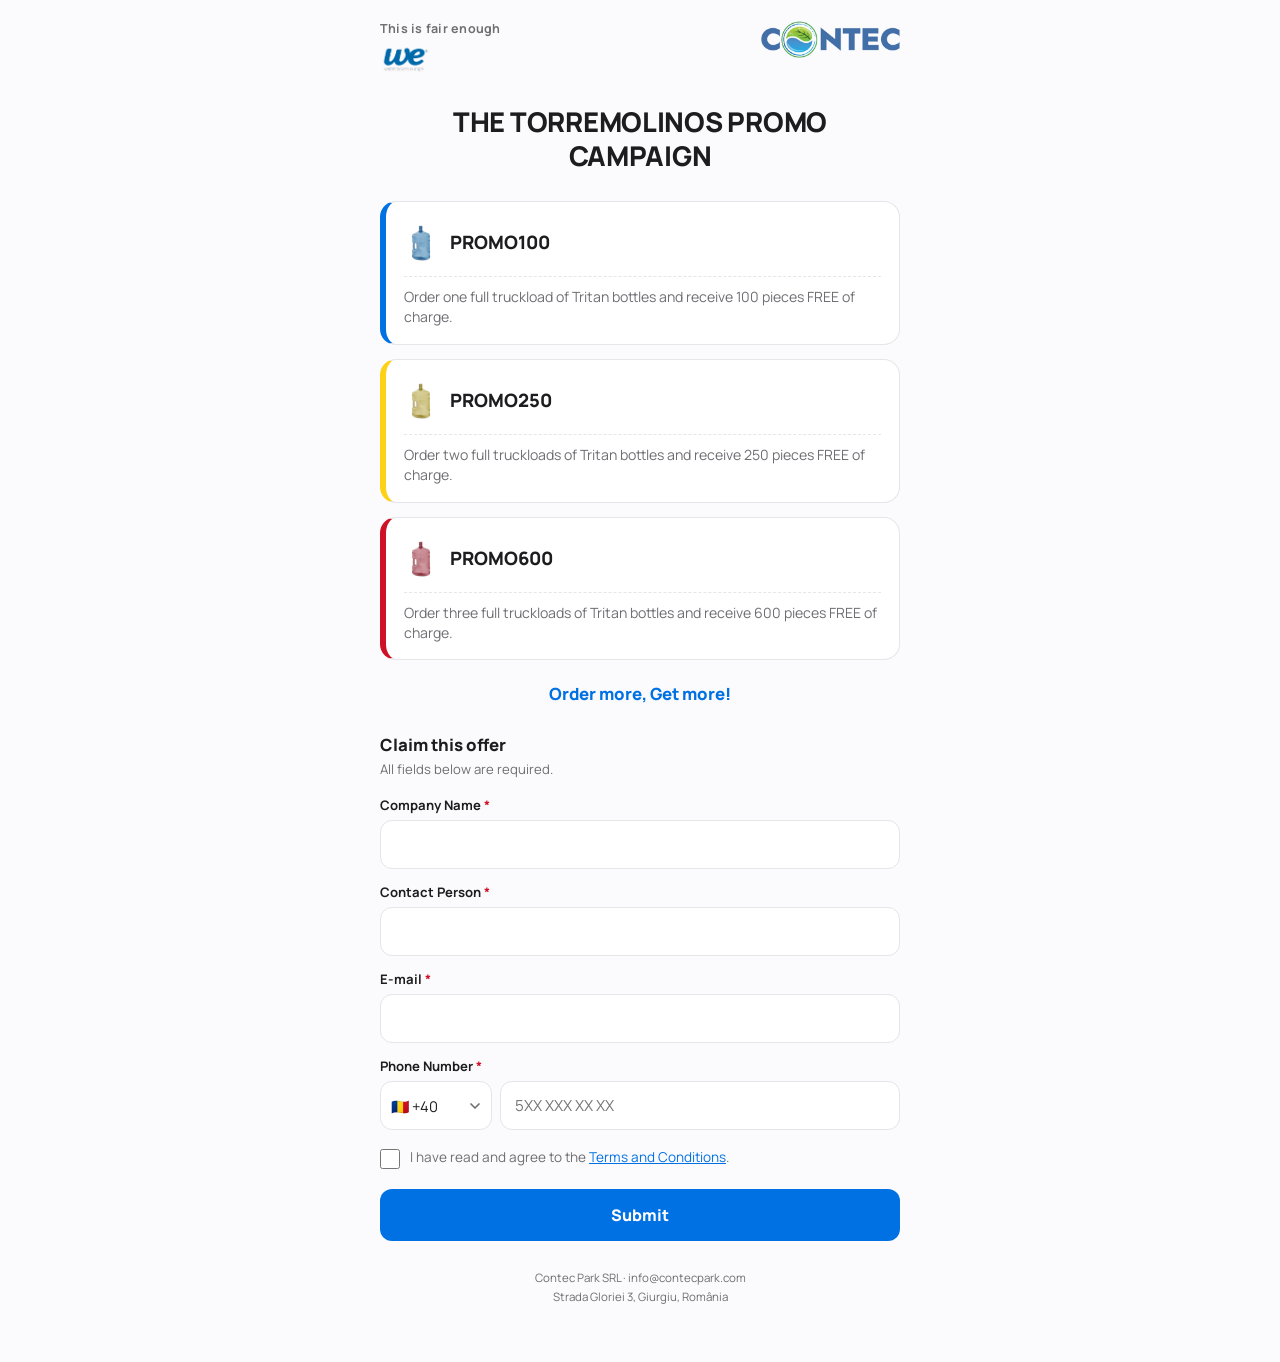
==== promo.html @ 94d14154 "Add standalone Torremolinos promo campaign page (QR-only) Not linked anywhere on the main site or SP" ====
<!DOCTYPE html>
<html lang="en">
<head>
<meta charset="UTF-8">
<meta name="viewport" content="width=device-width, initial-scale=1.0">
<title>Torremolinos Promo Campaign – Contec Park</title>
<meta name="robots" content="noindex, nofollow, noarchive, nosnippet">
<link rel="icon" href="/favicon.ico">
<link rel="preconnect" href="https://fonts.googleapis.com">
<link rel="preconnect" href="https://fonts.gstatic.com" crossorigin>
<link href="https://fonts.googleapis.com/css2?family=Manrope:wght@400;600;700;800&display=swap" rel="stylesheet">
<style>
  :root{
    --bg-main:#FBFBFD;
    --bg-card:#FFFFFF;
    --primary:#0071E3;
    --primary-glow:rgba(0,113,227,0.15);
    --text:#1D1D1F;
    --text-muted:#6E6E73;
    --border:#E5E5EA;
    --tier-blue:#0071E3;
    --tier-yellow:#FCD116;
    --tier-red:#CE1126;
  }
  *{box-sizing:border-box;margin:0;padding:0;}
  body{
    font-family:'Manrope',-apple-system,BlinkMacSystemFont,sans-serif;
    background:var(--bg-main);
    color:var(--text);
    min-height:100vh;
    display:flex;
    flex-direction:column;
    align-items:center;
    padding:20px 16px 56px;
  }
  .wrap{width:100%;max-width:520px;}

  /* --- Top logos row --- */
  .top-row{
    display:flex;align-items:flex-start;justify-content:space-between;
    margin-bottom:28px;gap:12px;
  }
  .brand-block{display:flex;flex-direction:column;align-items:flex-start;gap:6px;}
  .fair-text{font-size:0.78rem;font-weight:700;color:var(--text-muted);letter-spacing:0.02em;}
  .we-logo{height:34px;width:auto;}
  .contec-logo{height:38px;width:auto;}

  /* --- Title --- */
  h1.campaign-title{
    font-size:clamp(1.3rem, 5vw, 1.7rem);
    font-weight:800;
    text-align:center;
    line-height:1.25;
    margin-bottom:28px;
    letter-spacing:-0.01em;
  }

  /* --- Promo tiers --- */
  .tiers{display:flex;flex-direction:column;gap:14px;margin-bottom:32px;}
  .tier-card{
    background:var(--bg-card);border:1px solid var(--border);border-radius:16px;
    padding:16px 18px;border-left-width:6px;border-left-style:solid;
  }
  .tier-card.blue{border-left-color:var(--tier-blue);}
  .tier-card.yellow{border-left-color:var(--tier-yellow);}
  .tier-card.red{border-left-color:var(--tier-red);}
  .tier-head{display:flex;align-items:center;gap:12px;margin-bottom:10px;}
  .tier-bottle-wrap{position:relative;width:34px;height:48px;flex-shrink:0;}
  .tier-bottle-img{width:100%;height:100%;object-fit:contain;display:block;filter:grayscale(1) brightness(1.15);}
  .tier-bottle-tint{
    position:absolute;inset:0;mix-blend-mode:soft-light;opacity:0.9;
    -webkit-mask-image:url('/img/products/handle-v1/yandan-1.webp');
    -webkit-mask-size:contain;-webkit-mask-repeat:no-repeat;-webkit-mask-position:center;
    mask-image:url('/img/products/handle-v1/yandan-1.webp');
    mask-size:contain;mask-repeat:no-repeat;mask-position:center;
  }
  .tier-bottle-tint.blue{background-color:var(--tier-blue);}
  .tier-bottle-tint.yellow{background-color:var(--tier-yellow);}
  .tier-bottle-tint.red{background-color:var(--tier-red);}
  .tier-code{font-size:1.15rem;font-weight:800;}
  .tier-desc{
    border-top:1px dashed var(--border);padding-top:10px;
    font-size:0.88rem;line-height:1.45;color:var(--text-muted);min-height:20px;
  }

  .promo-tagline{
    text-align:center;font-size:1.05rem;font-weight:800;color:var(--primary);
    margin:-10px 0 28px;
  }

  /* --- Form --- */
  .form-title{font-size:1.05rem;font-weight:800;margin-bottom:4px;}
  .form-sub{font-size:0.82rem;color:var(--text-muted);margin-bottom:18px;}
  .field{margin-bottom:14px;}
  .field label{display:block;font-size:0.82rem;font-weight:700;margin-bottom:6px;}
  .field label .req{color:var(--tier-red);}
  .field input{
    width:100%;padding:13px 14px;border-radius:12px;border:1px solid var(--border);
    font-family:inherit;font-size:0.95rem;background:var(--bg-card);color:var(--text);
    min-height:46px;
  }
  .field input:focus{outline:none;border-color:var(--primary);box-shadow:0 0 0 3px var(--primary-glow);}
  .field input.invalid{border-color:var(--tier-red);}
  .field input.invalid:focus{box-shadow:0 0 0 3px rgba(206,17,38,0.15);}
  .field-error{display:none;color:var(--tier-red);font-size:0.78rem;font-weight:600;margin-top:6px;}
  .field-error.show{display:block;}

  .phone-group{display:flex;gap:8px;}
  .country-select{
    flex-shrink:0;width:112px;padding:13px 10px;border-radius:12px;border:1px solid var(--border);
    font-family:inherit;font-size:0.92rem;background:var(--bg-card);color:var(--text);
    min-height:46px;appearance:none;-webkit-appearance:none;
    background-image:url("data:image/svg+xml;utf8,<svg xmlns='http://www.w3.org/2000/svg' viewBox='0 0 24 24' fill='none' stroke='%236E6E73' stroke-width='2.5' stroke-linecap='round' stroke-linejoin='round'><polyline points='6 9 12 15 18 9'/></svg>");
    background-repeat:no-repeat;background-position:right 8px center;background-size:16px;
    padding-right:28px;cursor:pointer;
  }
  .country-select:focus{outline:none;border-color:var(--primary);box-shadow:0 0 0 3px var(--primary-glow);}
  .phone-group input{flex:1;min-width:0;}

  .terms-row{display:flex;align-items:flex-start;gap:10px;margin:18px 0 20px;}
  .terms-row input[type=checkbox]{width:20px;height:20px;flex-shrink:0;margin-top:1px;accent-color:var(--primary);}
  .terms-row label{font-size:0.85rem;line-height:1.4;color:var(--text-muted);}
  .terms-link{color:var(--primary);font-weight:700;text-decoration:underline;background:none;border:none;font:inherit;cursor:pointer;padding:0;}

  .submit-btn{
    width:100%;padding:15px;border:none;border-radius:12px;background:var(--primary);
    color:#fff;font-family:inherit;font-size:1rem;font-weight:800;cursor:pointer;min-height:50px;
    -webkit-tap-highlight-color:transparent;
  }
  .submit-btn:active{opacity:0.85;}

  .success-msg{
    display:none;background:#E8F8EE;border:1px solid #B7E8C8;color:#1F7A3F;
    border-radius:12px;padding:14px 16px;font-size:0.88rem;font-weight:700;margin-top:14px;text-align:center;
  }
  .error-banner{
    display:none;background:#FDECEA;border:1px solid #F3B9B3;color:#B3261E;
    border-radius:12px;padding:14px 16px;font-size:0.85rem;font-weight:600;margin-top:14px;text-align:center;
  }

  footer{margin-top:28px;text-align:center;font-size:0.72rem;color:var(--text-muted);line-height:1.6;}

  /* --- Terms modal --- */
  #terms-overlay{
    position:fixed;inset:0;background:rgba(0,0,0,0.5);z-index:1000;
    display:none;align-items:flex-end;justify-content:center;
  }
  #terms-overlay.open{display:flex;}
  @media (min-width:600px){ #terms-overlay.open{align-items:center;} }
  .terms-modal{
    background:#fff;border-radius:20px 20px 0 0;max-width:520px;width:100%;
    max-height:80vh;overflow-y:auto;padding:22px 20px 28px;
  }
  @media (min-width:600px){ .terms-modal{border-radius:20px;} }
  .terms-modal h2{font-size:1.1rem;font-weight:800;margin-bottom:4px;}
  .terms-modal .terms-subtitle{font-size:0.82rem;color:var(--text-muted);margin-bottom:18px;}
  .terms-modal h3{font-size:0.92rem;font-weight:800;margin:16px 0 6px;}
  .terms-modal h3:first-of-type{margin-top:0;}
  .terms-modal p{font-size:0.86rem;line-height:1.6;color:var(--text-muted);margin-bottom:8px;}
  .terms-modal ul{margin:0 0 8px 20px;padding:0;}
  .terms-modal li{font-size:0.86rem;line-height:1.6;color:var(--text-muted);margin-bottom:4px;}
  .terms-close{
    display:block;margin:18px auto 0;background:var(--primary);color:#fff;border:none;
    border-radius:10px;padding:12px 28px;font-family:inherit;font-weight:700;font-size:0.9rem;cursor:pointer;
  }
</style>
</head>
<body>
  <div class="wrap">

    <div class="top-row">
      <div class="brand-block">
        <span class="fair-text">This is fair enough</span>
        <img src="/img/weLogo.png" alt="Watercoolers Europe" class="we-logo">
      </div>
      <img src="/img/logo.png" alt="Contec Park" class="contec-logo">
    </div>

    <h1 class="campaign-title">THE TORREMOLINOS PROMO CAMPAIGN</h1>

    <div class="tiers">
      <div class="tier-card blue">
        <div class="tier-head">
          <div class="tier-bottle-wrap">
            <img src="/img/products/handle-v1/yandan-1.webp" class="tier-bottle-img" alt="">
            <div class="tier-bottle-tint blue"></div>
          </div>
          <span class="tier-code">PROMO100</span>
        </div>
        <div class="tier-desc">Order one full truckload of Tritan bottles and receive 100 pieces FREE of charge.</div>
      </div>
      <div class="tier-card yellow">
        <div class="tier-head">
          <div class="tier-bottle-wrap">
            <img src="/img/products/handle-v1/yandan-1.webp" class="tier-bottle-img" alt="">
            <div class="tier-bottle-tint yellow"></div>
          </div>
          <span class="tier-code">PROMO250</span>
        </div>
        <div class="tier-desc">Order two full truckloads of Tritan bottles and receive 250 pieces FREE of charge.</div>
      </div>
      <div class="tier-card red">
        <div class="tier-head">
          <div class="tier-bottle-wrap">
            <img src="/img/products/handle-v1/yandan-1.webp" class="tier-bottle-img" alt="">
            <div class="tier-bottle-tint red"></div>
          </div>
          <span class="tier-code">PROMO600</span>
        </div>
        <div class="tier-desc">Order three full truckloads of Tritan bottles and receive 600 pieces FREE of charge.</div>
      </div>
    </div>

    <p class="promo-tagline">Order more, Get more!</p>

    <form id="promo-form" action="https://api.web3forms.com/submit" method="POST">
      <input type="hidden" name="access_key" value="dd03729a-50ce-4e4c-95e8-1a780f183400">
      <input type="hidden" name="subject" value="🎉 New Torremolinos Promo Campaign Lead - ContecPark">
      <input type="hidden" name="from_name" value="ContecPark Promo Page">
      <!-- Honeypot anti-spam field (hidden from real users) -->
      <input type="text" name="_honey" style="display:none" tabindex="-1" autocomplete="off">
      <input type="hidden" name="botcheck">

      <div class="form-title">Claim this offer</div>
      <div class="form-sub">All fields below are required.</div>

      <div class="field">
        <label for="company">Company Name <span class="req">*</span></label>
        <input type="text" id="company" name="company" required>
      </div>
      <div class="field">
        <label for="contact">Contact Person <span class="req">*</span></label>
        <input type="text" id="contact" name="contact" required>
      </div>
      <div class="field">
        <label for="email">E-mail <span class="req">*</span></label>
        <input type="email" id="email" name="email" required autocomplete="email" inputmode="email">
        <div class="field-error" id="email-error">Please enter a valid e-mail address.</div>
      </div>
      <div class="field">
        <label for="phone">Phone Number <span class="req">*</span></label>
        <div class="phone-group">
          <select id="country-code" class="country-select" aria-label="Country code">
            <option value="+40" selected>🇷🇴 +40</option>
            <option value="+90">🇹🇷 +90</option>
            <option value="+34">🇪🇸 +34</option>
            <option value="+39">🇮🇹 +39</option>
            <option value="+49">🇩🇪 +49</option>
            <option value="+33">🇫🇷 +33</option>
            <option value="+44">🇬🇧 +44</option>
            <option value="+31">🇳🇱 +31</option>
            <option value="+32">🇧🇪 +32</option>
            <option value="+48">🇵🇱 +48</option>
            <option value="+359">🇧🇬 +359</option>
            <option value="+36">🇭🇺 +36</option>
            <option value="+30">🇬🇷 +30</option>
            <option value="+351">🇵🇹 +351</option>
            <option value="+43">🇦🇹 +43</option>
            <option value="+41">🇨🇭 +41</option>
            <option value="+420">🇨🇿 +420</option>
            <option value="+421">🇸🇰 +421</option>
            <option value="+385">🇭🇷 +385</option>
            <option value="+381">🇷🇸 +381</option>
            <option value="+380">🇺🇦 +380</option>
            <option value="+373">🇲🇩 +373</option>
            <option value="+46">🇸🇪 +46</option>
            <option value="+45">🇩🇰 +45</option>
            <option value="+47">🇳🇴 +47</option>
            <option value="+358">🇫🇮 +358</option>
            <option value="+353">🇮🇪 +353</option>
            <option value="+1">🇺🇸 +1</option>
            <option value="+971">🇦🇪 +971</option>
            <option value="+966">🇸🇦 +966</option>
          </select>
          <input type="tel" id="phone" name="phone" placeholder="5XX XXX XX XX" required autocomplete="tel-national" inputmode="numeric">
        </div>
        <div class="field-error" id="phone-error">Please enter a valid phone number (at least 7 digits).</div>
      </div>

      <div class="terms-row">
        <input type="checkbox" id="terms" name="terms" required>
        <label for="terms">I have read and agree to the <button type="button" class="terms-link" id="open-terms">Terms and Conditions</button>.</label>
      </div>

      <button type="submit" class="submit-btn">Submit</button>
      <div class="success-msg" id="success-msg">Thank you — your request has been received.</div>
      <div class="error-banner" id="error-msg">Something went wrong. Please try again, or contact us directly at info@contecpark.com.</div>
    </form>

    <footer>
      Contec Park SRL &middot; info@contecpark.com<br>
      Strada Gloriei 3, Giurgiu, România
    </footer>
  </div>

  <div id="terms-overlay">
    <div class="terms-modal">
      <h2>Terms and Conditions</h2>
      <div class="terms-subtitle">Tritan (BPA free) Bottle PROMO Campaign</div>

      <h3>Promotion Period</h3>
      <p>The promotion is valid for orders placed between 1 December 2026 and 28 February 2027, inclusive.</p>

      <h3>Promotional Offers</h3>
      <p>The promotional bonus is applicable according to the following order quantities:</p>
      <ul>
        <li><strong>PROMO100:</strong> Order one full truckload of Tritan bottles and receive 100 pieces free of charge.</li>
        <li><strong>PROMO250:</strong> Order two full truckloads of Tritan bottles and receive 250 pieces free of charge.</li>
        <li><strong>PROMO600:</strong> Order three or more full truckloads of Tritan bottles and receive 600 pieces free of charge.</li>
      </ul>

      <h3>Multiple Use of the Promotion</h3>
      <p>The promotional bonus may be received more than once, provided that the products and promotional quantities remain available.</p>

      <h3>Payment Terms</h3>
      <p>This promotion is applicable only to orders paid in full at the time the order is placed. In order for the potential customer to qualify for the promotional bonus a 100% advance payment is required on placing the order.</p>

      <h3>Confirmed Orders</h3>
      <p>All orders placed during the promotion period, confirmed by the seller, and paid in full at the time of placing the order will be honored according to the promotional terms applicable to the confirmed order.</p>

      <h3>Product Availability</h3>
      <p>All promotional bonuses are subject to product availability. The promotional bonus cannot be guaranteed if the promotional products are no longer available.</p>

      <h3>Order Confirmation</h3>
      <p>An order shall be considered eligible for the promotion only after the order has been confirmed by the seller and the required 100% advance payment has been received.</p>

      <h3>Promotion Changes</h3>
      <p>The seller reserves the right to modify or terminate the promotion in the event that the promotional products become unavailable or due to circumstances beyond the seller's reasonable control.</p>

      <h3>Acceptance of Terms</h3>
      <p>By placing an order under this promotion, the customer acknowledges and agrees to these Terms and Conditions.</p>

      <button type="button" class="terms-close" id="close-terms">Close</button>
    </div>
  </div>

<script>
  const overlay = document.getElementById('terms-overlay');
  document.getElementById('open-terms').addEventListener('click', () => overlay.classList.add('open'));
  document.getElementById('close-terms').addEventListener('click', () => overlay.classList.remove('open'));
  overlay.addEventListener('click', (e) => { if (e.target === overlay) overlay.classList.remove('open'); });

  // --- Field validation (email + phone) ---
  const emailInput = document.getElementById('email');
  const phoneInput = document.getElementById('phone');
  const emailError = document.getElementById('email-error');
  const phoneError = document.getElementById('phone-error');

  function validateEmail(value) {
    return /^[^\s@]+@[^\s@]+\.[^\s@]+$/.test(value.trim());
  }
  function validatePhone(value) {
    const digits = value.replace(/[\s\-()]/g, '');
    return /^\d{7,13}$/.test(digits);
  }
  function clearFieldError(input, errorEl) {
    input.classList.remove('invalid');
    errorEl.classList.remove('show');
  }
  function setFieldError(input, errorEl) {
    input.classList.add('invalid');
    errorEl.classList.add('show');
  }

  emailInput.addEventListener('input', () => clearFieldError(emailInput, emailError));
  phoneInput.addEventListener('input', () => clearFieldError(phoneInput, phoneError));

  const promoForm = document.getElementById('promo-form');
  const submitBtn = promoForm.querySelector('.submit-btn');
  const successMsg = document.getElementById('success-msg');
  const errorMsg = document.getElementById('error-msg');

  promoForm.addEventListener('submit', async function (e) {
    e.preventDefault();

    // Native required-field check first (company, contact, terms, etc.)
    if (!this.checkValidity()) {
      this.reportValidity();
      return;
    }

    let valid = true;

    if (validateEmail(emailInput.value)) {
      clearFieldError(emailInput, emailError);
    } else {
      setFieldError(emailInput, emailError);
      valid = false;
    }

    if (validatePhone(phoneInput.value)) {
      clearFieldError(phoneInput, phoneError);
    } else {
      setFieldError(phoneInput, phoneError);
      valid = false;
    }

    if (!valid) return;

    successMsg.style.display = 'none';
    errorMsg.style.display = 'none';
    const originalBtnText = submitBtn.innerHTML;
    submitBtn.innerHTML = 'Sending…';
    submitBtn.disabled = true;

    const data = new FormData(this);
    // Replace the bare local number with the full international number
    // (country code + local number) before sending.
    const fullPhone = document.getElementById('country-code').value + ' ' + phoneInput.value.trim();
    data.set('phone', fullPhone);

    try {
      const response = await fetch(this.action, {
        method: 'POST',
        body: data,
        headers: { 'Accept': 'application/json' }
      });

      if (response.ok) {
        successMsg.style.display = 'block';
        this.reset();
        document.getElementById('country-code').value = '+40';
        submitBtn.disabled = true;
      } else {
        errorMsg.style.display = 'block';
        submitBtn.disabled = false;
      }
    } catch (err) {
      errorMsg.style.display = 'block';
      submitBtn.disabled = false;
    }

    submitBtn.innerHTML = originalBtnText;
  });

  document.addEventListener('contextmenu', (e) => e.preventDefault());
</script>
</body>
</html>
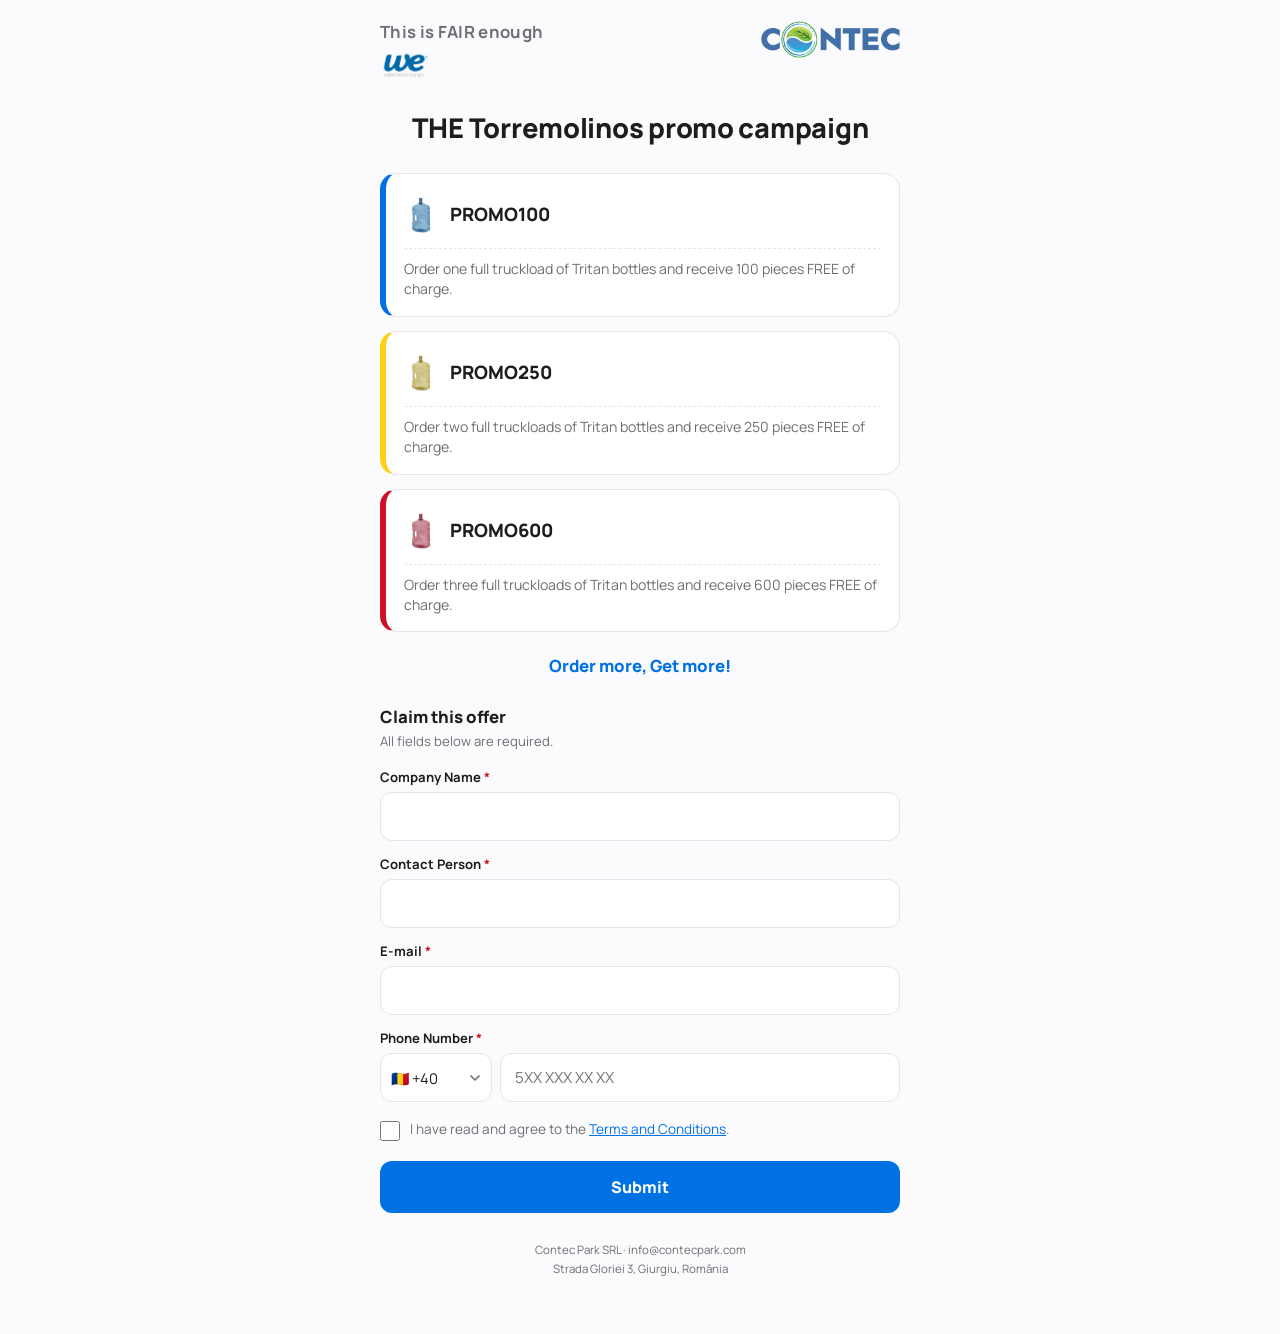
==== commit 06d5721f: "Restyle promo page header text per client feedback "This is FAIR enough" is larger with FAIR fully c" ====
--- a/promo.html
+++ b/promo.html
@@ -41,7 +41,7 @@
     margin-bottom:28px;gap:12px;
   }
   .brand-block{display:flex;flex-direction:column;align-items:flex-start;gap:6px;}
-  .fair-text{font-size:0.78rem;font-weight:700;color:var(--text-muted);letter-spacing:0.02em;}
+  .fair-text{font-size:1.05rem;font-weight:700;color:var(--text-muted);letter-spacing:0.02em;}
   .we-logo{height:34px;width:auto;}
   .contec-logo{height:38px;width:auto;}
 
@@ -129,13 +129,37 @@
   }
   .submit-btn:active{opacity:0.85;}
 
-  .success-msg{
-    display:none;background:#E8F8EE;border:1px solid #B7E8C8;color:#1F7A3F;
-    border-radius:12px;padding:14px 16px;font-size:0.88rem;font-weight:700;margin-top:14px;text-align:center;
-  }
   .error-banner{
     display:none;background:#FDECEA;border:1px solid #F3B9B3;color:#B3261E;
     border-radius:12px;padding:14px 16px;font-size:0.85rem;font-weight:600;margin-top:14px;text-align:center;
+  }
+
+  /* --- Full-screen success confirmation --- */
+  #success-overlay{
+    position:fixed;inset:0;background:var(--bg-main);z-index:2000;
+    display:none;flex-direction:column;align-items:center;justify-content:center;
+    padding:24px;text-align:center;
+  }
+  #success-overlay.show{display:flex;}
+  .checkmark{width:88px;height:88px;margin-bottom:22px;}
+  .checkmark-circle{
+    stroke-dasharray:166;stroke-dashoffset:166;stroke-width:3;
+    stroke:var(--primary);fill:none;
+    animation:checkmark-stroke 0.6s cubic-bezier(0.65,0,0.45,1) forwards;
+  }
+  .checkmark-check{
+    stroke-dasharray:48;stroke-dashoffset:48;stroke-width:4;
+    stroke:var(--primary);fill:none;stroke-linecap:round;stroke-linejoin:round;
+    animation:checkmark-stroke 0.3s cubic-bezier(0.65,0,0.45,1) 0.6s forwards;
+  }
+  @keyframes checkmark-stroke{100%{stroke-dashoffset:0;}}
+  .success-overlay-text{
+    font-size:1.15rem;font-weight:800;max-width:320px;line-height:1.4;
+    opacity:0;animation:success-text-in 0.4s ease 0.85s forwards;
+  }
+  @keyframes success-text-in{
+    from{opacity:0;transform:translateY(6px);}
+    to{opacity:1;transform:translateY(0);}
   }
 
   footer{margin-top:28px;text-align:center;font-size:0.72rem;color:var(--text-muted);line-height:1.6;}
@@ -170,13 +194,13 @@
 
     <div class="top-row">
       <div class="brand-block">
-        <span class="fair-text">This is fair enough</span>
+        <span class="fair-text">This is FAIR enough</span>
         <img src="/img/weLogo.png" alt="Watercoolers Europe" class="we-logo">
       </div>
       <img src="/img/logo.png" alt="Contec Park" class="contec-logo">
     </div>
 
-    <h1 class="campaign-title">THE TORREMOLINOS PROMO CAMPAIGN</h1>
+    <h1 class="campaign-title">THE Torremolinos promo campaign</h1>
 
     <div class="tiers">
       <div class="tier-card blue">
@@ -283,7 +307,6 @@
       </div>
 
       <button type="submit" class="submit-btn">Submit</button>
-      <div class="success-msg" id="success-msg">Thank you — your request has been received.</div>
       <div class="error-banner" id="error-msg">Something went wrong. Please try again, or contact us directly at info@contecpark.com.</div>
     </form>
 
@@ -334,6 +357,14 @@
     </div>
   </div>
 
+  <div id="success-overlay">
+    <svg class="checkmark" viewBox="0 0 52 52">
+      <circle class="checkmark-circle" cx="26" cy="26" r="24"/>
+      <path class="checkmark-check" d="M14.5 27.5l7.3 7.3 15.7-15.7"/>
+    </svg>
+    <p class="success-overlay-text">Thank you — your request has been received.</p>
+  </div>
+
 <script>
   const overlay = document.getElementById('terms-overlay');
   document.getElementById('open-terms').addEventListener('click', () => overlay.classList.add('open'));
@@ -367,7 +398,7 @@
 
   const promoForm = document.getElementById('promo-form');
   const submitBtn = promoForm.querySelector('.submit-btn');
-  const successMsg = document.getElementById('success-msg');
+  const successOverlay = document.getElementById('success-overlay');
   const errorMsg = document.getElementById('error-msg');
 
   promoForm.addEventListener('submit', async function (e) {
@@ -397,7 +428,6 @@
 
     if (!valid) return;
 
-    successMsg.style.display = 'none';
     errorMsg.style.display = 'none';
     const originalBtnText = submitBtn.innerHTML;
     submitBtn.innerHTML = 'Sending…';
@@ -417,10 +447,11 @@
       });
 
       if (response.ok) {
-        successMsg.style.display = 'block';
         this.reset();
         document.getElementById('country-code').value = '+40';
         submitBtn.disabled = true;
+        successOverlay.classList.add('show');
+        setTimeout(() => { window.location.href = '/'; }, 2800);
       } else {
         errorMsg.style.display = 'block';
         submitBtn.disabled = false;
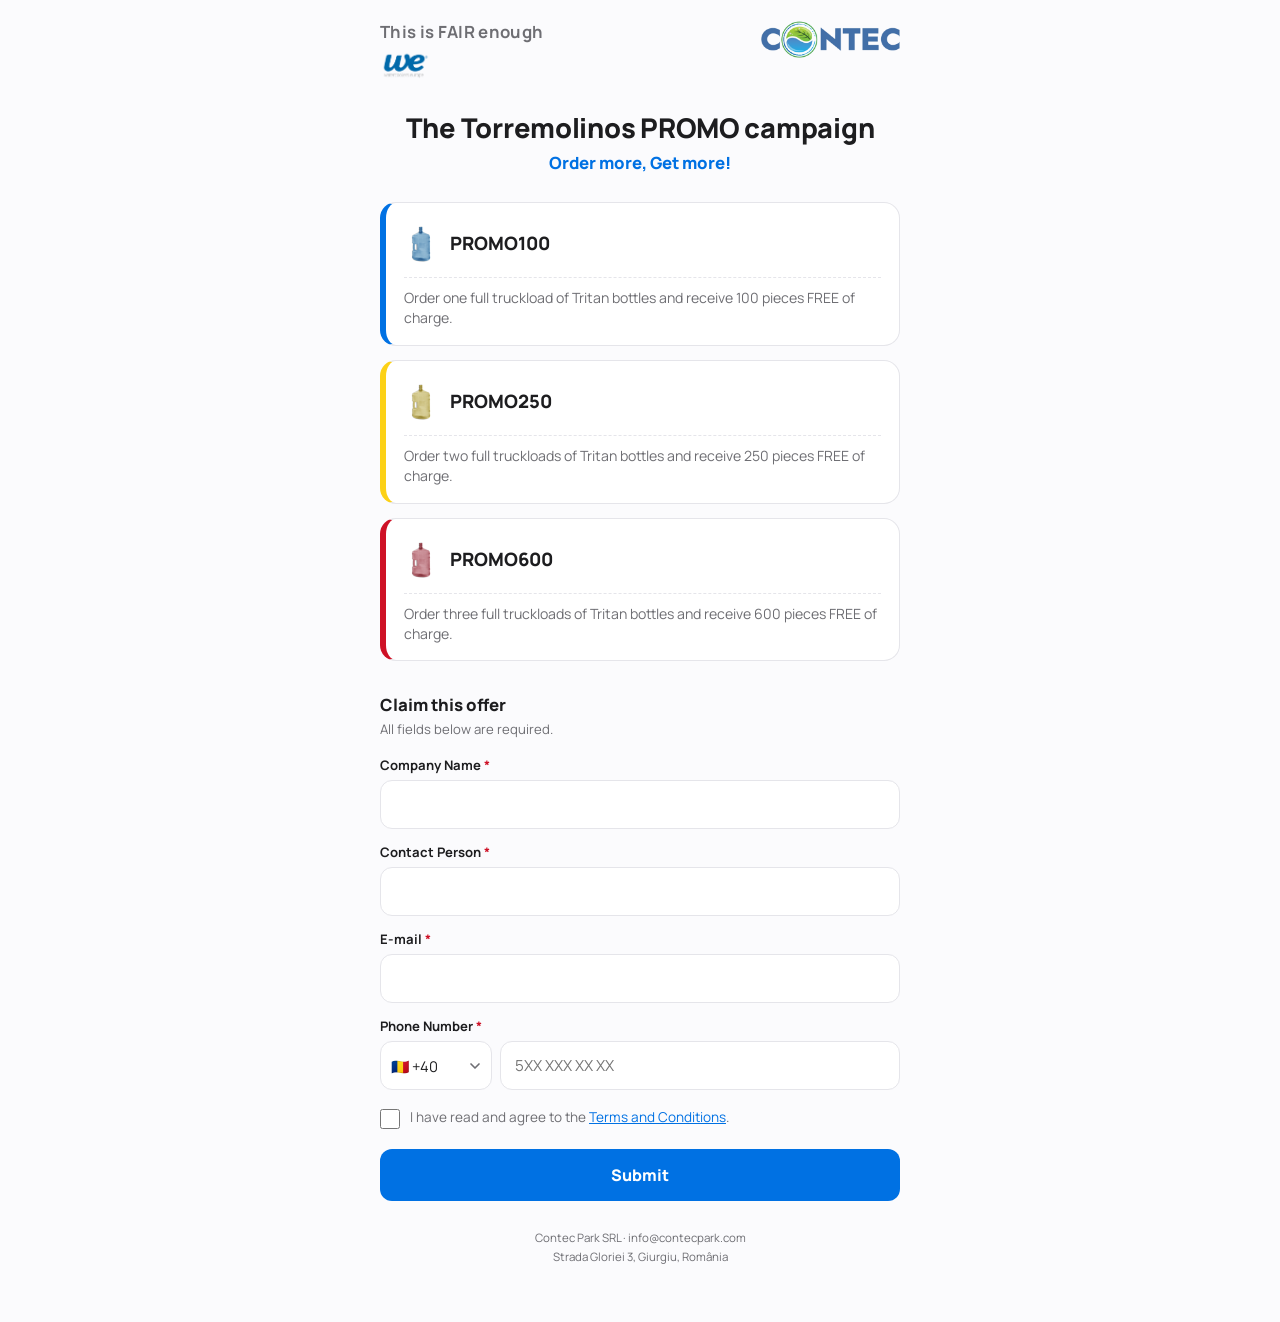
==== commit 5592b9aa: "Update promo title casing and move tagline under it Title is now "The Torremolinos PROMO campaign"; " ====
--- a/promo.html
+++ b/promo.html
@@ -51,7 +51,7 @@
     font-weight:800;
     text-align:center;
     line-height:1.25;
-    margin-bottom:28px;
+    margin-bottom:6px;
     letter-spacing:-0.01em;
   }
 
@@ -85,7 +85,7 @@
 
   .promo-tagline{
     text-align:center;font-size:1.05rem;font-weight:800;color:var(--primary);
-    margin:-10px 0 28px;
+    margin:0 0 28px;
   }
 
   /* --- Form --- */
@@ -200,7 +200,8 @@
       <img src="/img/logo.png" alt="Contec Park" class="contec-logo">
     </div>
 
-    <h1 class="campaign-title">THE Torremolinos promo campaign</h1>
+    <h1 class="campaign-title">The Torremolinos PROMO campaign</h1>
+    <p class="promo-tagline">Order more, Get more!</p>
 
     <div class="tiers">
       <div class="tier-card blue">
@@ -234,8 +235,6 @@
         <div class="tier-desc">Order three full truckloads of Tritan bottles and receive 600 pieces FREE of charge.</div>
       </div>
     </div>
-
-    <p class="promo-tagline">Order more, Get more!</p>
 
     <form id="promo-form" action="https://api.web3forms.com/submit" method="POST">
       <input type="hidden" name="access_key" value="dd03729a-50ce-4e4c-95e8-1a780f183400">
